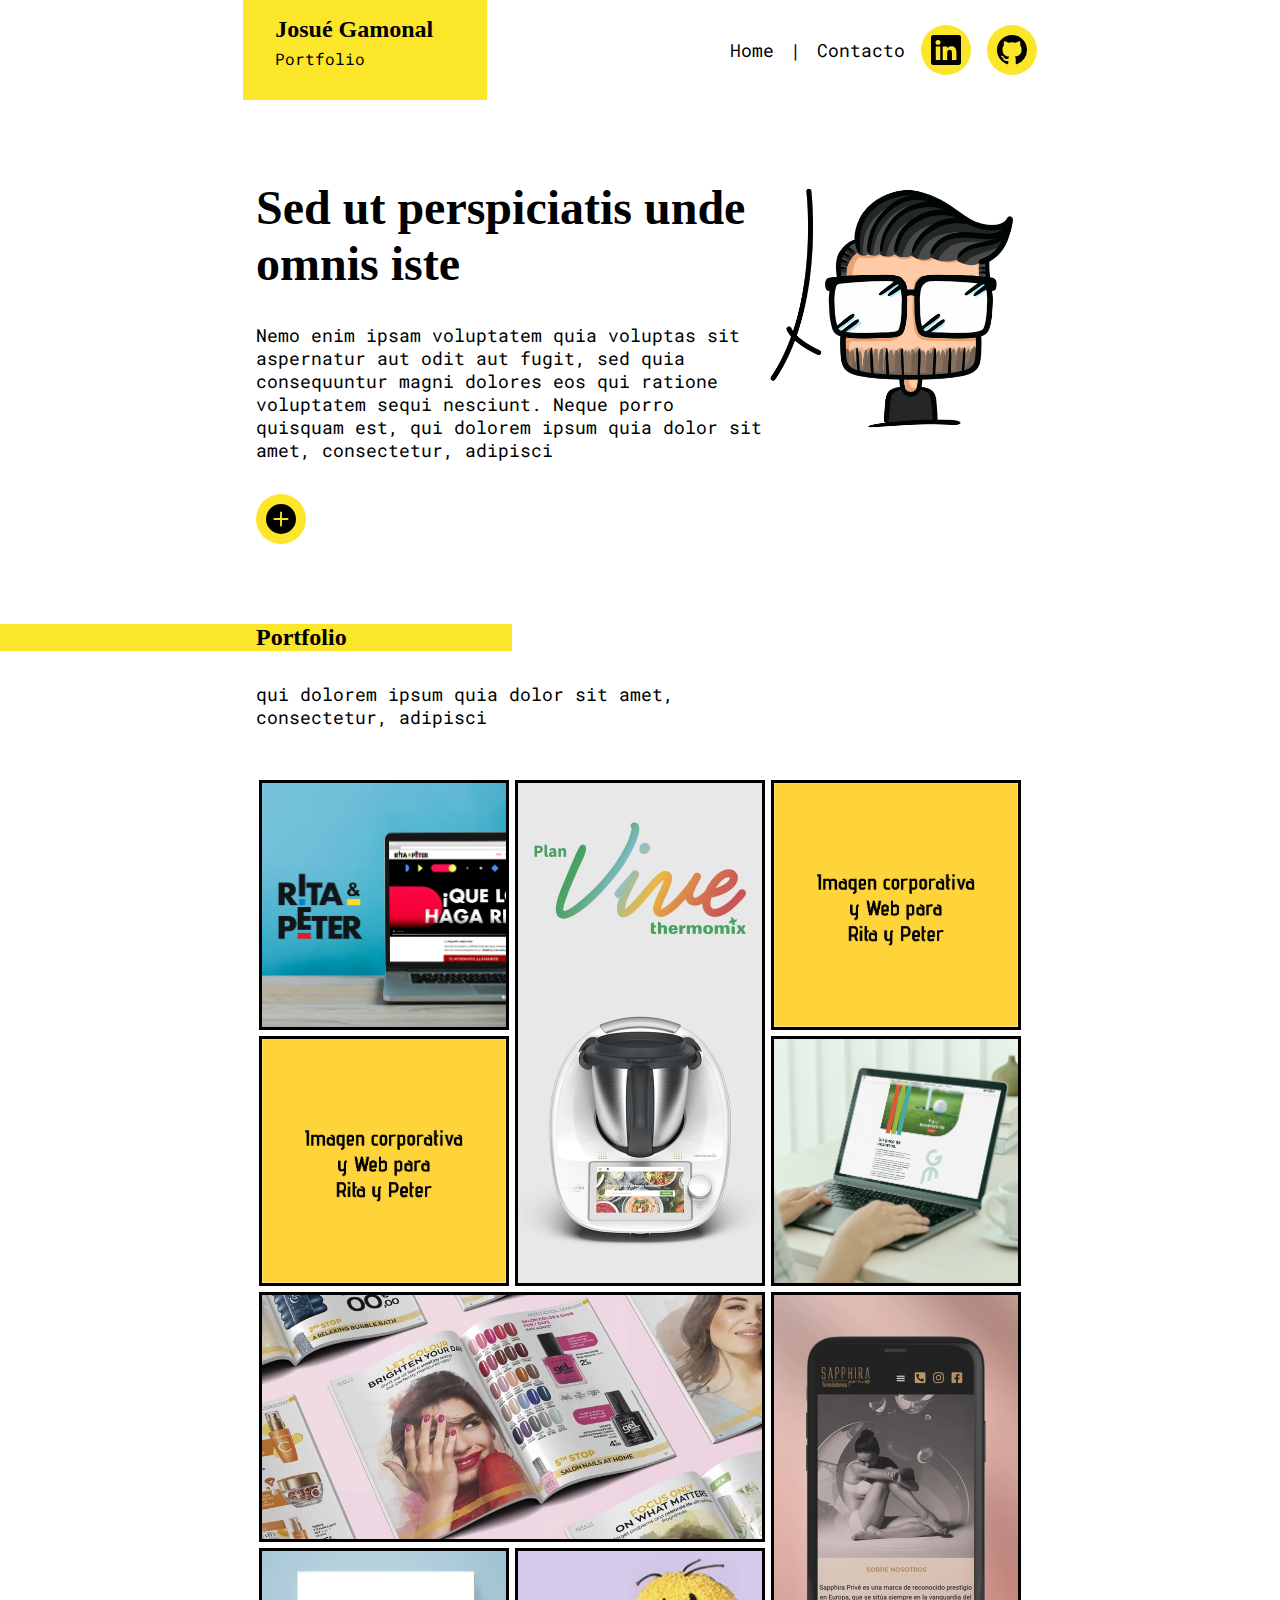
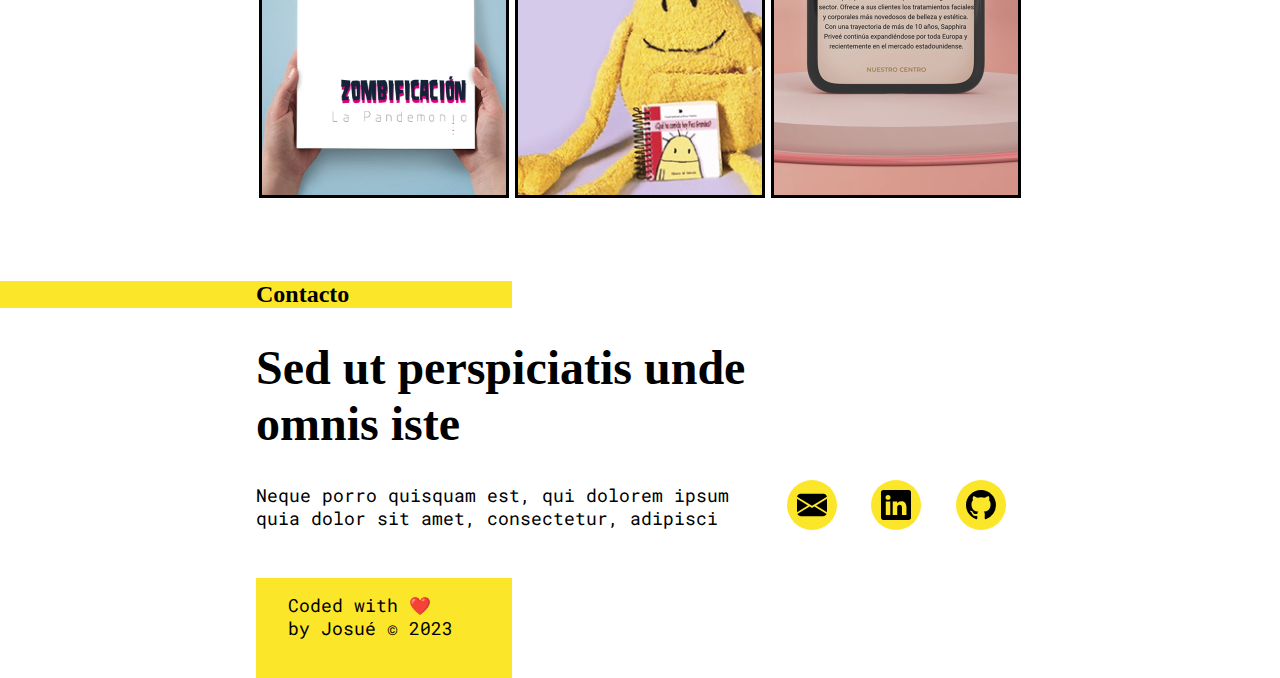
==== index.html @ fe285fa7 "first mockup" ====
<!DOCTYPE html>
<html lang="en">
<head>
	<meta charset="UTF-8">
	<meta name="viewport" content="width=device-width, initial-scale=1.0">
	<title>Josue's Portfolio</title>
	<meta name='robots' content='noindex,nofollow' />
	<link rel="preconnect" href="https://fonts.googleapis.com">
	<link rel="preconnect" href="https://fonts.gstatic.com" crossorigin>
	<link href="https://fonts.googleapis.com/css2?family=Permanent+Marker&family=Roboto+Mono:wght@100;400;700&display=swap" rel="stylesheet">
	<link rel="stylesheet" href="style.css">
</head>
<body>
	<nav class="navegacion">
		<div class="container" id="navbar">
			<div class="logo">
				<h3>Josué Gamonal</h3>
				<p class="subtitle">Portfolio</p>
			</div>
			<div class="enlaces">
				<div class="contacto">
					<p class="nav-contact">Home</p>
				</div>
				<div class="contacto">
					<p class="nav-contact-pipe">|</p>
				</div>
				<div class="contacto">
					<a href="mailto:josue.gamonal@gmail.com"><p class="nav-contact">Contacto</p></a>
				</div>

				<a href="https://www.linkedin.com/in/josue-gamonal-lopez/" target="_blank">
					<div class="icon">
					<img class="icon-svg" src="images/icons/linkedin.svg" alt="Linkedin">
					</div>
				</a>
				<a href="https://github.com/josuegamonal" target="_blank">
					<div class="icon">
						<img class="icon-svg" src="images/icons/github.svg" alt="Github">
					</div>
				</a>
			</div>
			<div class="social">

			</div>
		</div>
	</nav>


	<section class="about-me">
		<div class="container">
			<div class="main-text">
				<h1>Sed ut perspiciatis unde omnis iste</h1>
				<p>Nemo enim ipsam voluptatem quia voluptas sit aspernatur aut odit aut fugit, sed quia consequuntur magni dolores eos qui ratione voluptatem sequi nesciunt. Neque porro quisquam est, qui dolorem ipsum quia dolor sit amet, consectetur, adipisci
				</p>
				<div class="icon more" id="boton-mas">
					<img class="icon-svg" src="images/icons/plus-circle-fill.svg" alt="Linkedin">
				</div>
			</div>
			<div class="selfie">
				<img src="images/selfie.png" alt="Selfie">
				<!---<img src="botones.jpg" alt=""> --->
			</div>
		</div>
	</section>

	<section class="curriculum" id="curriculum-id">
		<div class="container" id="experiencia">
			<div class="experiencia">
				<div class="skill-container">
					<h3>Experiencia laboral</h3>
					<ul>
					<li>2021-2023 DIRECTOR DE ARTE | FRONT-END DEVELOPER en Rita Y Peter</li>
					<li>2010-2021 DIRECTOR DE ARTE en AVON Cosmetics S.A.</li>
					<li>2005-2010 DISEÑADOR INDUSTRIAL-GRÁFICO FREELANCE</li>
					</ul>
					<br>
					<h3>Skills</h3>
					<ul>
						<li>trabajo 1</li>
						<li>trabajo 2</li>
						<li>trabajo 3</li>
						</ul>

				</div>
			</div>
		</div>
	</section>



	<section class="portfolio">
		<div class="container">
			<div class="vacio"></div>
			<div class="titulo-h3">
				<h3>Portfolio</h3>
			</div>
		</div>

		<div class="container">
			<div class="text-portfolio">
				<p>qui dolorem ipsum quia dolor sit amet, consectetur, adipisci
			</div>
		</div>

		<div class="container" id="projects">

			<div class="trabajos trabajo-1" id="trab-1"
				onmouseover="toggleContent(this, true)"
				onmouseout="toggleContent(this, false)">
		 		<img class="img-trabajos" src="images/ritaypeter/rita_peter_portatil.webp" alt="Rita y Peter">
			 	<h3 class="h3-trabajos">Some Text</h3>
			</div>

			<div class="trabajos trabajo-2" id="trab-2"
				onmouseover="toggleContent(this, true)"
				onmouseout="toggleContent(this, false)">
				<img class="img-trabajos" src="images/thermomix/banner_thermomix.webp" alt="Campaña Vive Thermomix">
				<h3 class="h3-trabajos">Campaña Vive Thermomix</h3>
			</div>

			<div class="trabajos trabajo-3" id="trab-3"
				onmouseover="toggleContent(this, true)"
				onmouseout="toggleContent(this, false)">
				<img class="img-trabajos" src="botones.jpg" alt="Beteling">
				<h3 class="h3-trabajos">Catálogos <br>Beteling</h3>
			</div>

			<div class="trabajos trabajo-4" id="trab-4"
				onmouseover="toggleContent(this, true)"
				onmouseout="toggleContent(this, false)">
				<img class="img-trabajos" src="botones.jpg" alt="Producto">
				<h3 class="h3-trabajos">Diseño <br>Producto</h3>
			</div>

			<div class="trabajos trabajo-5" id="trab-5"
				onmouseover="toggleContent(this, true)"
				onmouseout="toggleContent(this, false)">
				<img class="img-trabajos" src="images/gmevents/gmevents-button.webp" alt="GM Events">
				<h3 class="h3-trabajos">Imagen Corporativa <br>GM Events</h3>
			</div>

			<div class="trabajos trabajo-6" id="trab-6"
				onmouseover="toggleContent(this, true)"
				onmouseout="toggleContent(this, false)">
				<img id="img-avon" class="img-trabajos" src="images/avon/banner-avon copia.-v2webp.webp" alt="Folletos AVON">
				<h3 id="h3-avon" class="h3-trabajos">Folletos <br>AVON</h3>
			</div>

			<div class="trabajos trabajo-7" id="trab-7"
				onmouseover="toggleContent(this, true)"
				onmouseout="toggleContent(this, false)">
				<img class="img-trabajos" src="images/shappira/Sapphira_web.webp" alt="Sapphira Privè">
				<h3 class="h3-trabajos">Web <br>Sapphira Privè</h3>
			</div>

			<div class="trabajos trabajo-8" id="trab-8"
				onmouseover="toggleContent(this, true)"
				onmouseout="toggleContent(this, false)">
				<img class="img-trabajos" src="images/pandemonio/la_pandemonio.jpeg" alt="La Pandemonio">
				<h3 class="h3-trabajos">Revista Cultural <br>La Pandemonio</h3>
			</div>

			<div class="trabajos trabajo-9" id="trab-9"
				onmouseover="toggleContent(this, true)"
				onmouseout="toggleContent(this, false)">
				<img class="img-trabajos" src="images/gatonauta/piesgrandes_v2.webp" alt="Ilustrtaciones">
				<h3 class="h3-trabajos">Ilustraciones</h3>
			</div>

		</div>

	</section>


	<section class="contact">
		<div class="container">
			<div class="vacio"></div>
			<div class="titulo-h3">
				<h3>Contacto</h3>
			</div>
		</div>
		<div class="container container-contacto">
			<div class="main-text">
				<h1>Sed ut perspiciatis unde omnis iste</h1>
				<p>Neque porro quisquam est, qui dolorem ipsum quia dolor sit amet, consectetur, adipisci
				</p>
			</div>
			<div class="enlaces-contacto">
				<a href="mailto:josue.gamonal@gmail.com">
					<div class="icon">
					<img class="icon-svg" src="images/icons/envelope-fill.svg" alt="Github">
					</div>
				</a>
				<a href="https://www.linkedin.com/in/josue-gamonal-lopez/" target="_blank">
					<div class="icon">
					<img class="icon-svg" src="images/icons/linkedin.svg" alt="Linkedin">
					</div>
				</a>
				<a href="https://github.com/josuegamonal" target="_blank">
					<div class="icon">
						<img class="icon-svg" src="images/icons/github.svg" alt="Github">
					</div>
				</a>
			</div>
		</div>
	</section>


	<footer>
		<div class="container" id="navbar">
			<div class="logo">
				<p class="nav-contact">Coded with ❤️ <br> by Josué © 2023</p>
			</div>
		</footer>

	<script src="index.js"></script>
</body>
</html>
---- style.css ----
* {
	padding: 0px;
	margin: 0px;
}

a {
	text-decoration: none;
	color: black;
}

a:hover {
	text-decoration: none;
	color: #D9D9D9;
}

a:visited {
	text-decoration: none;
}

h1 {
	font-family: 'Permanent Marker', cursive;
	font-size: 3rem;
	line-height: 3.5rem;
}

h3 {
	font-family: 'Permanent Marker', cursive;
	font-size: 1.5rem;
}

img {
	width: 100%;
}

p {
	font-family: 'Roboto Mono', monospace;
	font-size: 1.1rem;
	margin-top: 2rem;
}

ul {
	font-family: 'Roboto Mono', monospace;
	font-size: 1.1rem;
	margin-top: 2rem;
	list-style-type: square;
	margin-left: 1rem;
}

li {
	margin-bottom: 1rem;
}

section {
	margin-top: 5rem;
}

footer {
	margin-top: 3rem;
}

.container {
	width: 100%;
	display: grid;
	grid-template-columns: 1fr 1fr 1fr 1fr 1fr;
	grid-template-rows: 1fr;
}

.contacto {
	display: flex;
	align-items: center;
}

.container-contacto {
	margin-top: 2rem;
}

#curriculum-id {
	display: none;
	margin-top: 2rem;
}

.enlaces {
	grid-column: 4/5;
	display: flex;
	align-items: center;
	justify-content: end;
	gap: 1rem;
}

.enlaces-contacto {
	grid-column: 4/5;
	display: flex;
	align-items: last baseline;
	justify-content: space-evenly;
	gap: 1rem;
}

.experiencia {
	grid-column: 2/5;
	display: block;
	align-items: center;
	justify-content: center;
}

.icon {
	background-color: #FBE62A;
	width: 50px;
	height: 50px;
	border-radius: 50%;
	display: flex;
	align-items: center;
	justify-content: center;

}

.icon:hover {
	background-color: #D9D9D9;
	cursor: pointer;
}


.icon-skills {
	width: 50px;
	height: 50px;
	display: flex;
	align-items: center;
	justify-content: center;
}

.icon-svg {
	width: 30px;
}

.icon-habilidad {
	width: 75px;
}

.img-trabajos {
	height: 100%;
	padding: 0px;
	margin: 0px;
	object-fit: cover
}

.logo {
	padding: 1rem 2rem;
	background-color: #FBE62A;
	grid-column: 2/3;
}

.main-text {
	grid-column: 2/4;
}

.more {
	margin-top: 2rem;
}

.nav-contact {
	margin-top: 0px;
}

.nav-contact-pipe {
	margin-top: 0px;
}

.nombre-trabajo {
	display: none;
	padding: 2rem;
	text-align: center;
	vertical-align: middle;
}

/*.nav-contact:hover {
	color: #D9D9D9;
	cursor: pointer;
}*/

.selfie {
	grid-column: 4/5;
}

.skills {
	display: inline-flex;
	margin-top: 2rem;
}

.skill-container {
	margin-top: 1rem;
	padding: 1rem;
	background-color: #FBE62A;

}

.subtitle {
	font-family: 'Roboto Mono', monospace;
	font-size: 1rem;
	margin-top: 0.3rem;
}

.trabajos {
	background-color: #FBE62A;
}

.trabajos {
	border: solid;
	margin: 3px;
	display: grid;
	justify-content: center;
	align-items: center;
}

.trabajos:hover {
	cursor: pointer;
}

.trabajo-1{
	grid-column: 2/3;
}

.trabajo-2{
	grid-column: 3/4;
	grid-row: span 2;
}

.trabajo-3{
	grid-column: 4/5;
}

.trabajo-4{
	grid-column: 2/3;
}

.trabajo-5{
	grid-column: 4/5;
}

.trabajo-6{
	grid-column: 2/4;
}

.trabajo-7{
	grid-column: 4/5;
	grid-row: span 4;
}

.trabajo-8{
	grid-column: 2/3;
}

.trabajo-9{
	grid-column: 3/4;
}

.trabajo-alargado {
	grid-column: 2/5;
	grid-row: span 1;
}

.trabajo-cuadrado {
	grid-column: 2/5;
	grid-row: span 2;
}


.text-portfolio {
	grid-column: 2/4;
}

.titulo-h3 {
	background-color: #FBE62A;
	grid-column: 2/3;
}

.vacio {
	background-color: #FBE62A;
	grid-column: 1/1;
}

#navbar {
	height: 100px;
}

#projects{
	margin-top: 3rem;
	width: 100%;
	display: grid;
	grid-template-columns: 1fr 1fr 1fr 1fr 1fr;
	grid-template-rows: 1fr 1fr 1fr 1fr;
}

#projects-pagina{
	margin-top: 3rem;
	width: 100%;
	display: grid;
	grid-template-columns: 1fr 1fr 1fr 1fr 1fr;
}

#experiencia {
	gap: 5px;
}

.h3-trabajos {
	display: none; /* Hide the <h3> by default */
	color: black;
	padding: 2rem;
	text-align: center;
	vertical-align: middle;
}

#h3-avon {
	display: none; /* Hide the <h3> by default */
	color: black;
	padding: 2rem;
	text-align: center;
	vertical-align: middle;
	grid-column: 2/4;
}



#img-avon {
	width: 100%; /* La imagen ocupará el 100% del ancho del div */
	height: 100%; /* La imagen ocupará el 100% de la altura del div */
	object-fit: cover; /* Mantiene la relación de aspecto de la imagen y la ajusta al div */
  }
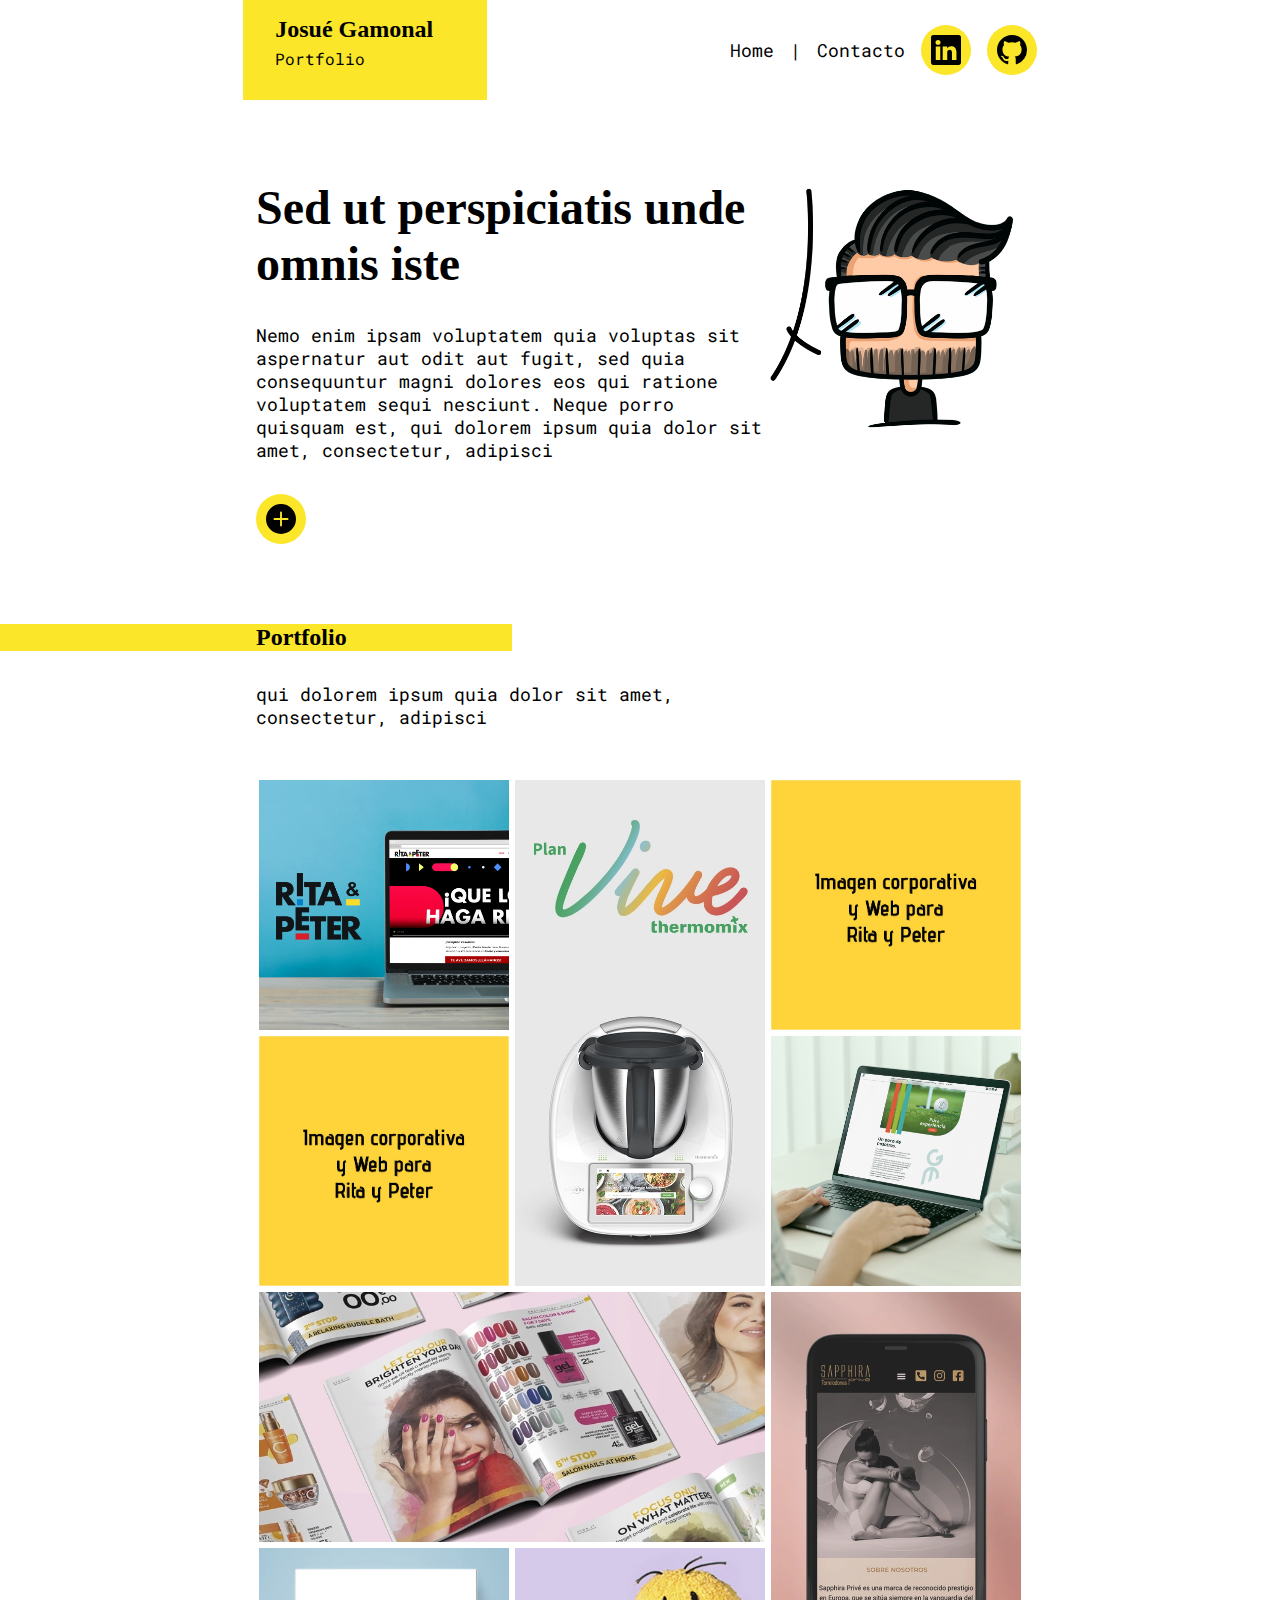
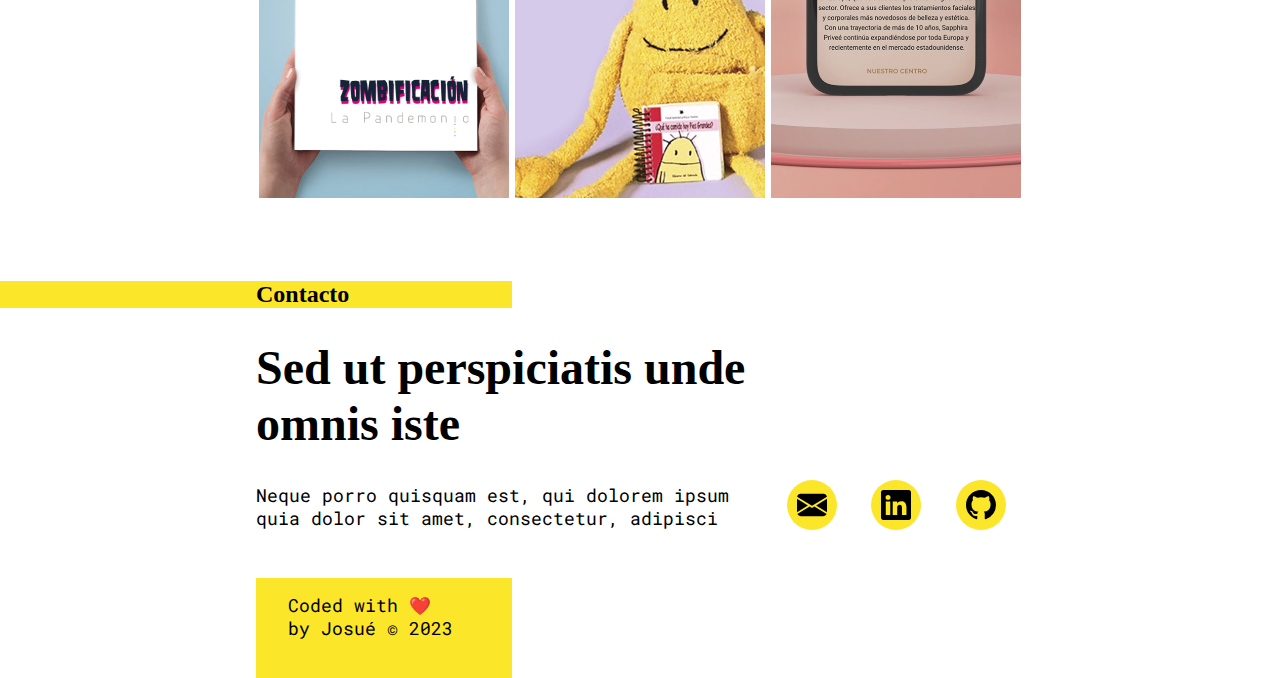
==== commit 374e3bc2: "Add files via upload" ====
--- a/index.html
+++ b/index.html
@@ -48,6 +48,10 @@
 
 	<section class="about-me">
 		<div class="container">
+			<div class="selfie-movil">
+				<img src="images/selfie-movil.png" alt="Selfie">
+				<!---<img src="botones.jpg" alt=""> --->
+			</div>
 			<div class="main-text">
 				<h1>Sed ut perspiciatis unde omnis iste</h1>
 				<p>Nemo enim ipsam voluptatem quia voluptas sit aspernatur aut odit aut fugit, sed quia consequuntur magni dolores eos qui ratione voluptatem sequi nesciunt. Neque porro quisquam est, qui dolorem ipsum quia dolor sit amet, consectetur, adipisci
@@ -86,8 +90,6 @@
 		</div>
 	</section>
 
-
-
 	<section class="portfolio">
 		<div class="container">
 			<div class="vacio"></div>
@@ -108,14 +110,14 @@
 				onmouseover="toggleContent(this, true)"
 				onmouseout="toggleContent(this, false)">
 		 		<img class="img-trabajos" src="images/ritaypeter/rita_peter_portatil.webp" alt="Rita y Peter">
-			 	<h3 class="h3-trabajos">Some Text</h3>
+			 	<h3 class="h3-trabajos">Rita y Peter</h3>
 			</div>
 
 			<div class="trabajos trabajo-2" id="trab-2"
 				onmouseover="toggleContent(this, true)"
 				onmouseout="toggleContent(this, false)">
 				<img class="img-trabajos" src="images/thermomix/banner_thermomix.webp" alt="Campaña Vive Thermomix">
-				<h3 class="h3-trabajos">Campaña Vive Thermomix</h3>
+				<h3 class="h3-trabajos">Campaña <br>Vive Thermomix</h3>
 			</div>
 
 			<div class="trabajos trabajo-3" id="trab-3"
--- a/style.css
+++ b/style.css
@@ -152,6 +152,11 @@
 	grid-column: 2/4;
 }
 
+.main-volver {
+	display: grid;
+	grid-template-columns: 1fr 1fr 1fr 1fr 1fr; 
+}
+
 .more {
 	margin-top: 2rem;
 }
@@ -180,6 +185,10 @@
 	grid-column: 4/5;
 }
 
+.selfie-movil {
+	display: none;
+}
+
 .skills {
 	display: inline-flex;
 	margin-top: 2rem;
@@ -203,7 +212,7 @@
 }
 
 .trabajos {
-	border: solid;
+	border: none;
 	margin: 3px;
 	display: grid;
 	justify-content: center;
@@ -303,7 +312,6 @@
 .h3-trabajos {
 	display: none; /* Hide the <h3> by default */
 	color: black;
-	padding: 2rem;
 	text-align: center;
 	vertical-align: middle;
 }
@@ -324,3 +332,150 @@
 	height: 100%; /* La imagen ocupará el 100% de la altura del div */
 	object-fit: cover; /* Mantiene la relación de aspecto de la imagen y la ajusta al div */
   }
+
+
+
+  @media (max-width: 900px) {
+	* {
+		padding: 0px;
+		margin: 5px;
+	}
+	
+	.container {
+		width: 100%;
+		display: inline-block;
+	}
+
+	.selfie {
+		display: none;
+	}
+
+	.selfie-movil {
+		display: flex;
+		width: 65%;
+	}
+	
+	
+	.enlaces {
+		display: flex;
+		align-items: center;
+		justify-content: center;
+		gap: 0.5rem;
+	}
+
+	.enlaces-contacto {
+		align-items: last baseline;
+		justify-content: left;
+		gap: 0.5rem;
+	}
+	
+	
+
+	h1 {
+		font-family: 'Permanent Marker', cursive;
+		font-size: 2rem;
+		line-height: 1.7rem;
+	}
+	
+	h3 {
+		font-family: 'Permanent Marker', cursive;
+		font-size: 1rem;
+	}
+	
+	p {
+		font-family: 'Roboto Mono', monospace;
+		font-size: 0.8rem;
+		margin-top: 2rem;
+	}
+
+	.main-volver {
+		display: block;
+	}
+	
+
+	section {
+		margin-top: 2rem;
+	}
+
+  }
+
+
+  @media (max-width: 600px) {
+	* {
+		padding: 0px;
+		margin: 5px;
+	}
+	
+	.container {
+		width: 100%;
+		display: inline-block;
+	}
+
+	.selfie {
+		display: none;
+	}
+
+	.selfie-movil {
+		display: block;
+	}
+	
+	
+	.enlaces {
+		display: flex;
+		align-items: center;
+		justify-content: center;
+		gap: 0.5rem;
+	}
+
+	.enlaces-contacto {
+		align-items: last baseline;
+		justify-content: left;
+		gap: 0.5rem;
+	}
+	
+	
+
+	h1 {
+		font-family: 'Permanent Marker', cursive;
+		font-size: 2rem;
+		line-height: 1.7rem;
+	}
+	
+	h3 {
+		font-family: 'Permanent Marker', cursive;
+		font-size: 1rem;
+	}
+	
+	p {
+		font-family: 'Roboto Mono', monospace;
+		font-size: 0.8rem;
+		margin-top: 2rem;
+	}
+
+	.main-volver {
+		display: block;
+	}
+	
+
+	section {
+		margin-top: 2rem;
+	}
+	
+
+	#projects{
+		margin-top: 3rem;
+		width: 100%;
+		display: block;
+		grid-template-columns: 1fr 1fr 1fr 1fr 1fr;
+		grid-template-rows: 1fr 1fr 1fr 1fr;
+	}
+
+	#projects-pagina{
+		margin-top: 3rem;
+		width: 100%;
+		display: block;
+	}
+	
+		
+  }
+  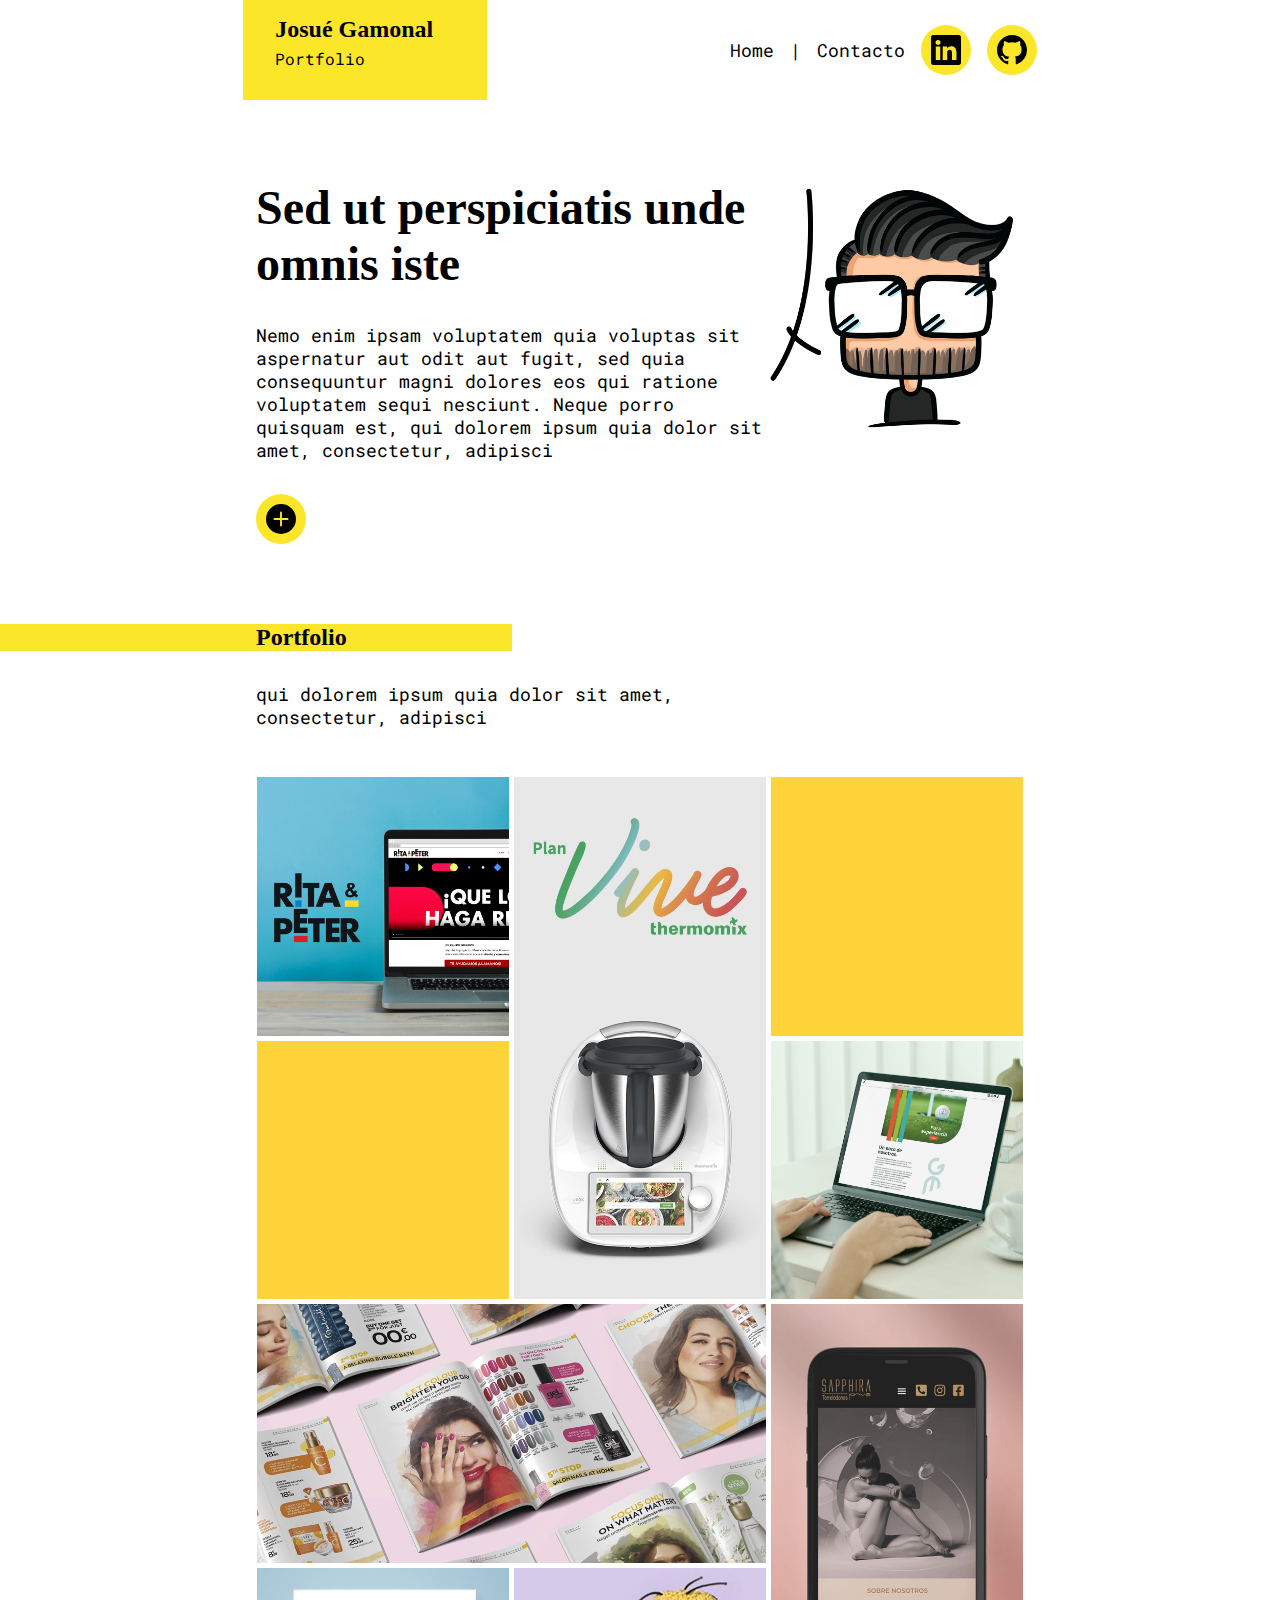
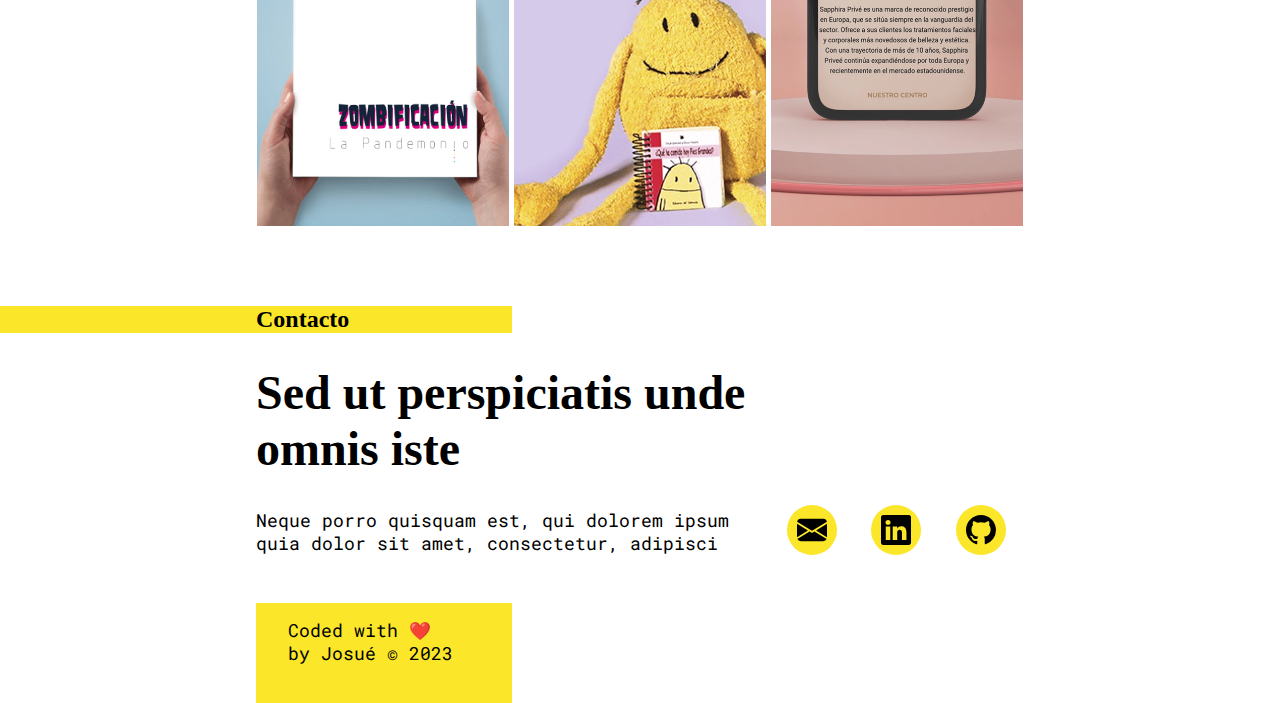
==== commit e0c15035: "Add files via upload" ====
--- a/index.html
+++ b/index.html
@@ -48,7 +48,7 @@
 
 	<section class="about-me">
 		<div class="container">
-			<div class="selfie-movil">
+			<div class="selfie-movil center">
 				<img src="images/selfie-movil.png" alt="Selfie">
 				<!---<img src="botones.jpg" alt=""> --->
 			</div>
@@ -106,70 +106,86 @@
 
 		<div class="container" id="projects">
 
-			<div class="trabajos trabajo-1" id="trab-1"
-				onmouseover="toggleContent(this, true)"
-				onmouseout="toggleContent(this, false)">
-		 		<img class="img-trabajos" src="images/ritaypeter/rita_peter_portatil.webp" alt="Rita y Peter">
-			 	<h3 class="h3-trabajos">Rita y Peter</h3>
-			</div>
-
-			<div class="trabajos trabajo-2" id="trab-2"
-				onmouseover="toggleContent(this, true)"
-				onmouseout="toggleContent(this, false)">
-				<img class="img-trabajos" src="images/thermomix/banner_thermomix.webp" alt="Campaña Vive Thermomix">
-				<h3 class="h3-trabajos">Campaña <br>Vive Thermomix</h3>
-			</div>
-
-			<div class="trabajos trabajo-3" id="trab-3"
-				onmouseover="toggleContent(this, true)"
-				onmouseout="toggleContent(this, false)">
-				<img class="img-trabajos" src="botones.jpg" alt="Beteling">
-				<h3 class="h3-trabajos">Catálogos <br>Beteling</h3>
-			</div>
-
-			<div class="trabajos trabajo-4" id="trab-4"
-				onmouseover="toggleContent(this, true)"
-				onmouseout="toggleContent(this, false)">
-				<img class="img-trabajos" src="botones.jpg" alt="Producto">
-				<h3 class="h3-trabajos">Diseño <br>Producto</h3>
-			</div>
-
-			<div class="trabajos trabajo-5" id="trab-5"
-				onmouseover="toggleContent(this, true)"
-				onmouseout="toggleContent(this, false)">
-				<img class="img-trabajos" src="images/gmevents/gmevents-button.webp" alt="GM Events">
-				<h3 class="h3-trabajos">Imagen Corporativa <br>GM Events</h3>
-			</div>
-
-			<div class="trabajos trabajo-6" id="trab-6"
-				onmouseover="toggleContent(this, true)"
-				onmouseout="toggleContent(this, false)">
-				<img id="img-avon" class="img-trabajos" src="images/avon/banner-avon copia.-v2webp.webp" alt="Folletos AVON">
-				<h3 id="h3-avon" class="h3-trabajos">Folletos <br>AVON</h3>
-			</div>
-
-			<div class="trabajos trabajo-7" id="trab-7"
-				onmouseover="toggleContent(this, true)"
-				onmouseout="toggleContent(this, false)">
-				<img class="img-trabajos" src="images/shappira/Sapphira_web.webp" alt="Sapphira Privè">
-				<h3 class="h3-trabajos">Web <br>Sapphira Privè</h3>
-			</div>
-
-			<div class="trabajos trabajo-8" id="trab-8"
-				onmouseover="toggleContent(this, true)"
-				onmouseout="toggleContent(this, false)">
-				<img class="img-trabajos" src="images/pandemonio/la_pandemonio.jpeg" alt="La Pandemonio">
-				<h3 class="h3-trabajos">Revista Cultural <br>La Pandemonio</h3>
-			</div>
-
-			<div class="trabajos trabajo-9" id="trab-9"
-				onmouseover="toggleContent(this, true)"
-				onmouseout="toggleContent(this, false)">
-				<img class="img-trabajos" src="images/gatonauta/piesgrandes_v2.webp" alt="Ilustrtaciones">
-				<h3 class="h3-trabajos">Ilustraciones</h3>
-			</div>
-
-		</div>
+			<a href="paginas-proyectos/proyecto-RitayPeter.html" class="trabajo-1">
+				<div class="trabajos" id="trab-1"
+					onmouseover="toggleContent(this, true)"
+					onmouseout="toggleContent(this, false)">
+		 			<img class="img-trabajos" src="images/ritaypeter/rita_peter_portatil.webp" alt="Rita y Peter">
+					<img class="img-trabajos image-sus" src="images/imgs-sustitucion/botones.jpg" alt="Rita y Peter">
+				</div>
+			</a>
+
+			<a href="paginas-proyectos/proyecto-thermomix.html" class="trabajo-2">
+				<div class="trabajos" id="trab-2"
+					onmouseover="toggleContent(this, true)"
+					onmouseout="toggleContent(this, false)">
+		 			<img class="img-trabajos img-special" src="images/thermomix/banner_thermomix.webp" alt="Vive Thermomix">
+					<img class="img-trabajos img-special image-sus" src="images/imgs-sustitucion/botones10.jpg" alt="Vive Thermomix">
+				</div>
+			</a>
+
+			<a href="paginas-proyectos/proyecto-beteling.html" class="trabajo-3">
+				<div class="trabajos" id="trab-3"
+					onmouseover="toggleContent(this, true)"
+					onmouseout="toggleContent(this, false)">
+		 			<img class="img-trabajos" src="img-prueba4.jpg" alt="Catálogo Beteling Group">
+					<img class="img-trabajos image-sus" src="images/imgs-sustitucion/botones3.jpg" alt="Catálogo Beteling Group">
+				</div>
+			</a>
+
+			<a href="paginas-proyectos/proyecto-producto.html" class="trabajo-4">
+				<div class="trabajos" id="trab-4"
+					onmouseover="toggleContent(this, true)"
+					onmouseout="toggleContent(this, false)">
+		 			<img class="img-trabajos" src="img-prueba4.jpg" alt="Diseño Producto">
+					<img class="img-trabajos image-sus" src="images/imgs-sustitucion/botones6.jpg" alt="Diseño Producto">
+				</div>
+			</a>
+
+			<a href="paginas-proyectos/proyecto-gmevents.html" class="trabajo-5">
+				<div class="trabajos" id="trab-5"
+					onmouseover="toggleContent(this, true)"
+					onmouseout="toggleContent(this, false)">
+		 			<img class="img-trabajos" src="images/gmevents/gmevents-button.webp" alt="GM Events">
+					<img class="img-trabajos image-sus" src="images/imgs-sustitucion/botones7.jpg" alt="GM Events">
+				</div>
+			</a>
+
+			<a href="paginas-proyectos/proyecto-avon.html" class="trabajo-6">
+				<div class="trabajos" id="trab-6"
+					onmouseover="toggleContent(this, true)"
+					onmouseout="toggleContent(this, false)">
+		 			<img class="img-trabajos" src="images/avon/banner-avon.webp" alt="Catálogos AVON">
+					<img class="img-trabajos image-sus" src="images/imgs-sustitucion/botones9.jpg" alt="Catálogos AVON">
+				</div>
+			</a>
+
+			<a href="paginas-proyectos/proyecto-sapphira.html" class="trabajo-7">
+				<div class="trabajos" id="trab-7"
+					onmouseover="toggleContent(this, true)"
+					onmouseout="toggleContent(this, false)">
+		 			<img class="img-trabajos img-special" src="images/shappira/Sapphira_web.webp" alt="Web Sapphira Prive">
+					<img class="img-trabajos img-special image-sus" src="images/imgs-sustitucion/botones8.jpg" alt="Web Sapphira Prive">
+				</div>
+			</a>
+
+			<a href="paginas-proyectos/proyecto-lapandemonio.html" class="trabajo-8">
+				<div class="trabajos" id="trab-8"
+					onmouseover="toggleContent(this, true)"
+					onmouseout="toggleContent(this, false)">
+		 			<img class="img-trabajos" src="images/pandemonio/la_pandemonio.jpeg" alt="La Pandemonio">
+					<img class="img-trabajos image-sus" src="images/imgs-sustitucion/botones2.jpg" alt="La Pandemonio">
+				</div>
+			</a>
+
+			<a href="paginas-proyectos/proyecto-ilustracion.html" class="trabajo-9">
+				<div class="trabajos" id="trab-9"
+					onmouseover="toggleContent(this, true)"
+					onmouseout="toggleContent(this, false)">
+		 			<img class="img-trabajos" src="images/gatonauta/piesgrandes_v2.webp" alt="Ilustración">
+					<img class="img-trabajos image-sus" src="images/imgs-sustitucion/botones4.jpg" alt="Ilustración">
+				</div>
+			</a>
 
 	</section>
 
--- a/style.css
+++ b/style.css
@@ -123,7 +123,6 @@
 	width: 50px;
 	height: 50px;
 	display: flex;
-	align-items: center;
 	justify-content: center;
 }
 
@@ -139,7 +138,11 @@
 	height: 100%;
 	padding: 0px;
 	margin: 0px;
-	object-fit: cover
+	object-fit: fill;
+}
+
+.img-special {
+	object-fit: fill;
 }
 
 .logo {
@@ -154,7 +157,7 @@
 
 .main-volver {
 	display: grid;
-	grid-template-columns: 1fr 1fr 1fr 1fr 1fr; 
+	grid-template-columns: 1fr 1fr 1fr 1fr 1fr;
 }
 
 .more {
@@ -207,16 +210,9 @@
 	margin-top: 0.3rem;
 }
 
+
 .trabajos {
-	background-color: #FBE62A;
-}
-
-.trabajos {
-	border: none;
-	margin: 3px;
-	display: grid;
-	justify-content: center;
-	align-items: center;
+	height: 100%;
 }
 
 .trabajos:hover {
@@ -250,7 +246,7 @@
 
 .trabajo-7{
 	grid-column: 4/5;
-	grid-row: span 4;
+	grid-row: span 2;
 }
 
 .trabajo-8{
@@ -296,6 +292,7 @@
 	display: grid;
 	grid-template-columns: 1fr 1fr 1fr 1fr 1fr;
 	grid-template-rows: 1fr 1fr 1fr 1fr;
+	gap: 5px;
 }
 
 #projects-pagina{
@@ -315,6 +312,11 @@
 	text-align: center;
 	vertical-align: middle;
 }
+
+.image-sus {
+	display: none; /* Hide the <h3> by default */
+}
+
 
 #h3-avon {
 	display: none; /* Hide the <h3> by default */
@@ -335,12 +337,7 @@
 
 
 
-  @media (max-width: 900px) {
-	* {
-		padding: 0px;
-		margin: 5px;
-	}
-	
+@media (max-width: 900px) {
 	.container {
 		width: 100%;
 		display: inline-block;
@@ -351,37 +348,55 @@
 	}
 
 	.selfie-movil {
-		display: flex;
-		width: 65%;
-	}
-	
-	
+		display: block;
+	}
+
+
 	.enlaces {
 		display: flex;
 		align-items: center;
 		justify-content: center;
 		gap: 0.5rem;
+		margin-top: 1rem;
 	}
 
 	.enlaces-contacto {
 		align-items: last baseline;
 		justify-content: left;
 		gap: 0.5rem;
-	}
-	
-	
+		margin-top: 1rem;
+	}
+
+	.icon{
+		width: 30px;
+		height: 30px;
+
+	}
+
+	.icon-svg {
+		width: 17px;
+	}
+
+
+	section, footer, nav {
+	margin: 5px;
+	}
+
+	footer {
+		margin-top: 2rem;
+	}
 
 	h1 {
 		font-family: 'Permanent Marker', cursive;
 		font-size: 2rem;
 		line-height: 1.7rem;
 	}
-	
+
 	h3 {
 		font-family: 'Permanent Marker', cursive;
-		font-size: 1rem;
-	}
-	
+		font-size: 1.5rem;
+	}
+
 	p {
 		font-family: 'Roboto Mono', monospace;
 		font-size: 0.8rem;
@@ -391,21 +406,51 @@
 	.main-volver {
 		display: block;
 	}
-	
+
 
 	section {
 		margin-top: 2rem;
 	}
 
-  }
-
-
-  @media (max-width: 600px) {
-	* {
-		padding: 0px;
-		margin: 5px;
-	}
-	
+	.titulo-h3 {
+		display: block;
+		padding-left: 1rem;
+	}
+
+	.logo {
+		padding: 1rem 1rem;
+		background-color: #FBE62A;
+	}
+
+
+	#projects{
+		width: 100%;
+		gap: 5px;
+		display: grid;
+		flex-direction: column;
+	}
+
+	#projects-pagina{
+		margin-top: 3rem;
+		width: 100%;
+		display: block;
+	}
+
+	.more {
+		margin-top: 1rem;
+	}
+
+	.center {
+		display: block;
+		margin-left: auto;
+		margin-right: auto;
+		width: 70%;
+	}
+
+}
+
+
+@media (max-width: 600px) {
 	.container {
 		width: 100%;
 		display: inline-block;
@@ -418,34 +463,53 @@
 	.selfie-movil {
 		display: block;
 	}
-	
-	
+
+
 	.enlaces {
 		display: flex;
 		align-items: center;
 		justify-content: center;
 		gap: 0.5rem;
+		margin-top: 1rem;
 	}
 
 	.enlaces-contacto {
 		align-items: last baseline;
 		justify-content: left;
 		gap: 0.5rem;
-	}
-	
-	
+		margin-top: 1rem;
+	}
+
+	.icon{
+		width: 30px;
+		height: 30px;
+
+	}
+
+	.icon-svg {
+		width: 17px;
+	}
+
+
+	section, footer, nav {
+	margin: 5px;
+	}
+
+	footer {
+		margin-top: 2rem;
+	}
 
 	h1 {
 		font-family: 'Permanent Marker', cursive;
 		font-size: 2rem;
 		line-height: 1.7rem;
 	}
-	
+
 	h3 {
 		font-family: 'Permanent Marker', cursive;
-		font-size: 1rem;
-	}
-	
+		font-size: 1.5rem;
+	}
+
 	p {
 		font-family: 'Roboto Mono', monospace;
 		font-size: 0.8rem;
@@ -455,19 +519,28 @@
 	.main-volver {
 		display: block;
 	}
-	
+
 
 	section {
 		margin-top: 2rem;
 	}
-	
+
+	.titulo-h3 {
+		display: block;
+		padding-left: 1rem;
+	}
+
+	.logo {
+		padding: 1rem 1rem;
+		background-color: #FBE62A;
+	}
+
 
 	#projects{
-		margin-top: 3rem;
 		width: 100%;
-		display: block;
-		grid-template-columns: 1fr 1fr 1fr 1fr 1fr;
-		grid-template-rows: 1fr 1fr 1fr 1fr;
+		gap: 5px;
+		display: flex;
+		flex-direction: column;
 	}
 
 	#projects-pagina{
@@ -475,7 +548,15 @@
 		width: 100%;
 		display: block;
 	}
-	
-		
-  }
-  +
+	.more {
+		margin-top: 1rem;
+	}
+
+	.center {
+		display: block;
+		margin-left: auto;
+		margin-right: auto;
+		width: 70%;
+}
+}
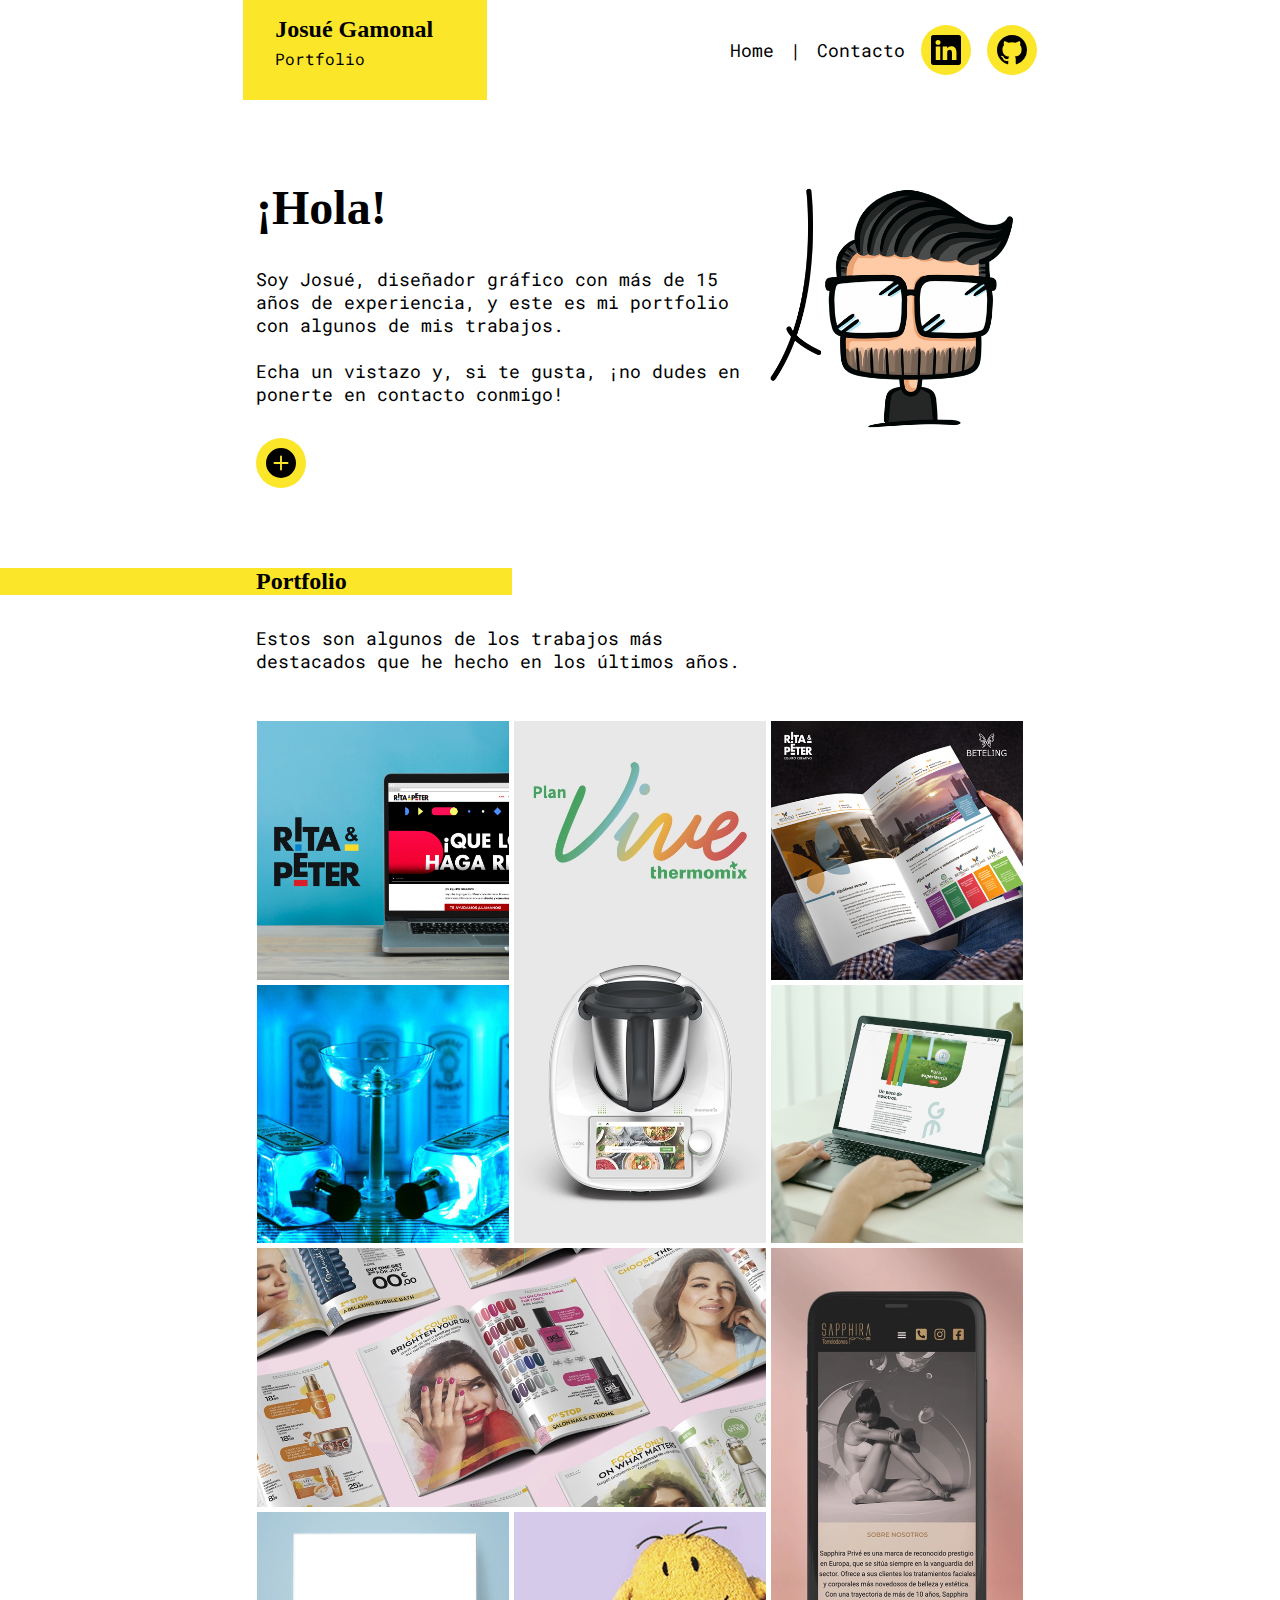
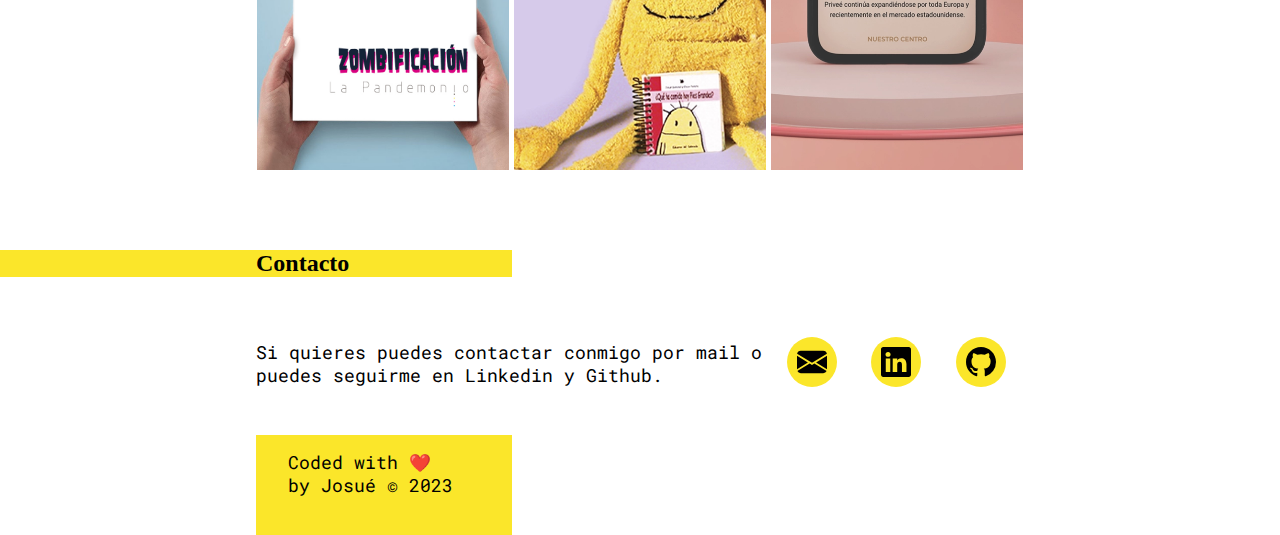
==== commit 8dac16fd: "structure ready" ====
--- a/index.html
+++ b/index.html
@@ -50,12 +50,10 @@
 		<div class="container">
 			<div class="selfie-movil center">
 				<img src="images/selfie-movil.png" alt="Selfie">
-				<!---<img src="botones.jpg" alt=""> --->
 			</div>
 			<div class="main-text">
-				<h1>Sed ut perspiciatis unde omnis iste</h1>
-				<p>Nemo enim ipsam voluptatem quia voluptas sit aspernatur aut odit aut fugit, sed quia consequuntur magni dolores eos qui ratione voluptatem sequi nesciunt. Neque porro quisquam est, qui dolorem ipsum quia dolor sit amet, consectetur, adipisci
-				</p>
+				<h1>¡Hola!</h1>
+				<p>Soy Josué, diseñador gráfico con más de 15 años de experiencia, y este es mi portfolio con algunos de mis trabajos.<br><br>Echa un vistazo y, si te gusta, ¡no dudes en ponerte en contacto conmigo!</p>
 				<div class="icon more" id="boton-mas">
 					<img class="icon-svg" src="images/icons/plus-circle-fill.svg" alt="Linkedin">
 				</div>
@@ -79,13 +77,42 @@
 					</ul>
 					<br>
 					<h3>Skills</h3>
-					<ul>
-						<li>trabajo 1</li>
-						<li>trabajo 2</li>
-						<li>trabajo 3</li>
-						</ul>
-
-				</div>
+					<div class="skills">
+						
+						<div class="icon-skills" title="HTML">
+							<img class="icon-svg" src="images/iconos-color/html-5-svgrepo-com.svg" alt="HTML">
+						</div>
+						<div class="icon-skills" title="CSS">
+							<img class="icon-svg" src="images/iconos-color/css-3-svgrepo-com.svg" alt="CSS">
+						</div>
+						<div class="icon-skills" title="JavaScript">
+							<img class="icon-svg" src="images/iconos-color/js-svgrepo-com.svg" alt="JavaScript">
+						</div>
+						<div class="icon-skills" title="Wordpress">
+							<img class="icon-svg" src="images/iconos-color/icons8-wordpress.svg" alt="Wordpress">
+						</div>
+						<div class="icon-skills" title="Figma">
+							<img class="icon-svg" src="images/iconos-color/icons8-figma.svg" alt="Figma">
+						</div>
+						<div class="icon-skills" title="Photoshop">
+							<img class="icon-svg" src="images/iconos-color/adobe-photoshop-svgrepo-com.svg" alt="Photoshop">
+						</div>
+						<div class="icon-skills" title="Illustrator">
+							<img class="icon-svg" src="images/iconos-color/adobe-illustrator-svgrepo-com.svg" alt="Illustrator">
+						</div>
+						<div class="icon-skills" title="InDesign">
+							<img class="icon-svg" src="images/iconos-color/adobe-indesign-seeklogo.com.svg" alt="InDesign">
+						</div>
+						<div class="icon-skills" title="Blender">
+							<img class="icon-svg" src="images/iconos-color/icons8-blender-3d.svg" alt="Blender">
+						</div>
+						<div class="icon-skills" title="DaVinciResolve">
+							<img class="icon-svg" src="images/iconos-color/icons8-davinci-resolve-144.svg" alt="DaVinci Resolve">
+						</div>
+					</div>
+				</div>
+			</div>
+	
 			</div>
 		</div>
 	</section>
@@ -100,7 +127,7 @@
 
 		<div class="container">
 			<div class="text-portfolio">
-				<p>qui dolorem ipsum quia dolor sit amet, consectetur, adipisci
+				<p>Estos son algunos de los trabajos más destacados que he hecho en los últimos años.</p>
 			</div>
 		</div>
 
@@ -128,7 +155,7 @@
 				<div class="trabajos" id="trab-3"
 					onmouseover="toggleContent(this, true)"
 					onmouseout="toggleContent(this, false)">
-		 			<img class="img-trabajos" src="img-prueba4.jpg" alt="Catálogo Beteling Group">
+		 			<img class="img-trabajos" src="images/beteling/beteling-post.jpg" alt="Catálogo Beteling Group">
 					<img class="img-trabajos image-sus" src="images/imgs-sustitucion/botones3.jpg" alt="Catálogo Beteling Group">
 				</div>
 			</a>
@@ -137,7 +164,7 @@
 				<div class="trabajos" id="trab-4"
 					onmouseover="toggleContent(this, true)"
 					onmouseout="toggleContent(this, false)">
-		 			<img class="img-trabajos" src="img-prueba4.jpg" alt="Diseño Producto">
+		 			<img class="img-trabajos" src="images/producto/bombay.jpg" alt="Diseño Producto">
 					<img class="img-trabajos image-sus" src="images/imgs-sustitucion/botones6.jpg" alt="Diseño Producto">
 				</div>
 			</a>
@@ -199,8 +226,8 @@
 		</div>
 		<div class="container container-contacto">
 			<div class="main-text">
-				<h1>Sed ut perspiciatis unde omnis iste</h1>
-				<p>Neque porro quisquam est, qui dolorem ipsum quia dolor sit amet, consectetur, adipisci
+				<p>Si quieres puedes contactar conmigo por mail o puedes seguirme en Linkedin y Github.
+					
 				</p>
 			</div>
 			<div class="enlaces-contacto">
--- a/style.css
+++ b/style.css
@@ -124,6 +124,7 @@
 	height: 50px;
 	display: flex;
 	justify-content: center;
+
 }
 
 .icon-svg {
@@ -194,7 +195,6 @@
 
 .skills {
 	display: inline-flex;
-	margin-top: 2rem;
 }
 
 .skill-container {
@@ -296,10 +296,11 @@
 }
 
 #projects-pagina{
-	margin-top: 3rem;
+	margin-top: 2rem;
 	width: 100%;
 	display: grid;
 	grid-template-columns: 1fr 1fr 1fr 1fr 1fr;
+	gap: 3px;
 }
 
 #experiencia {
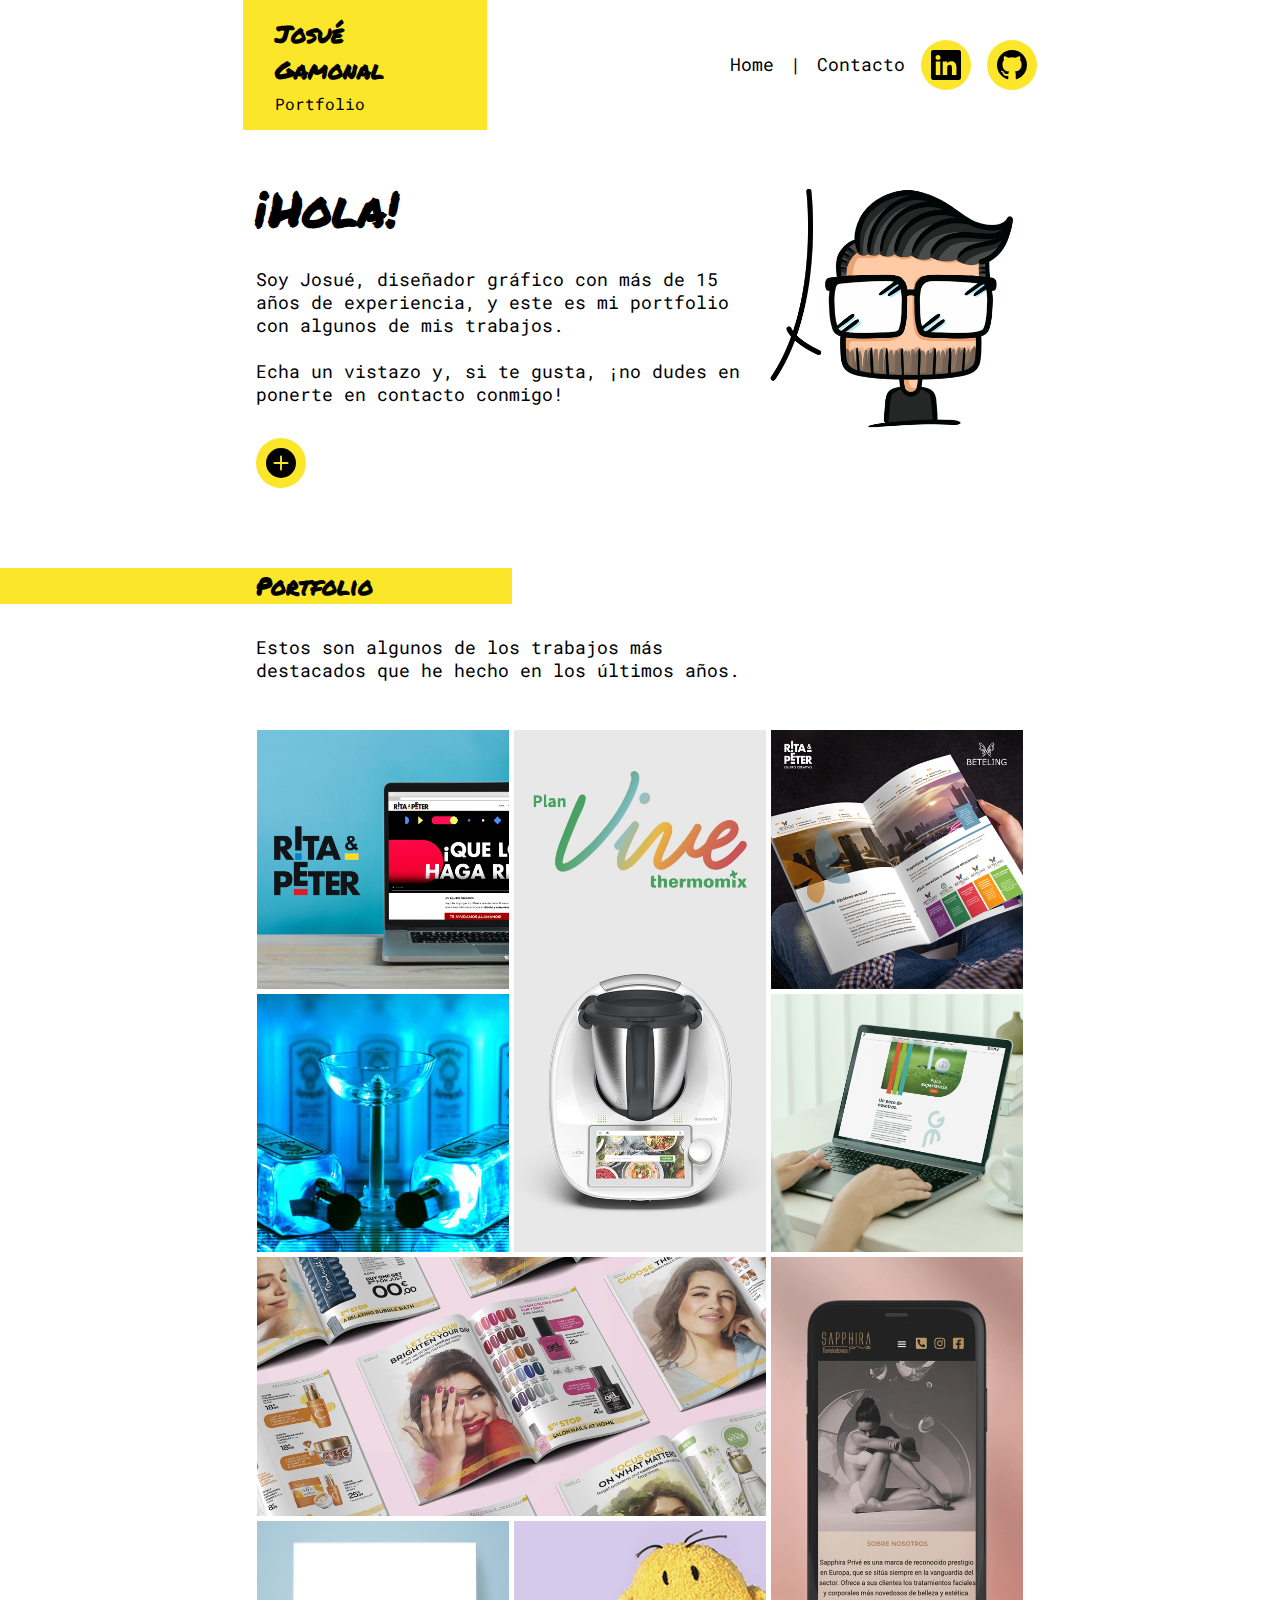
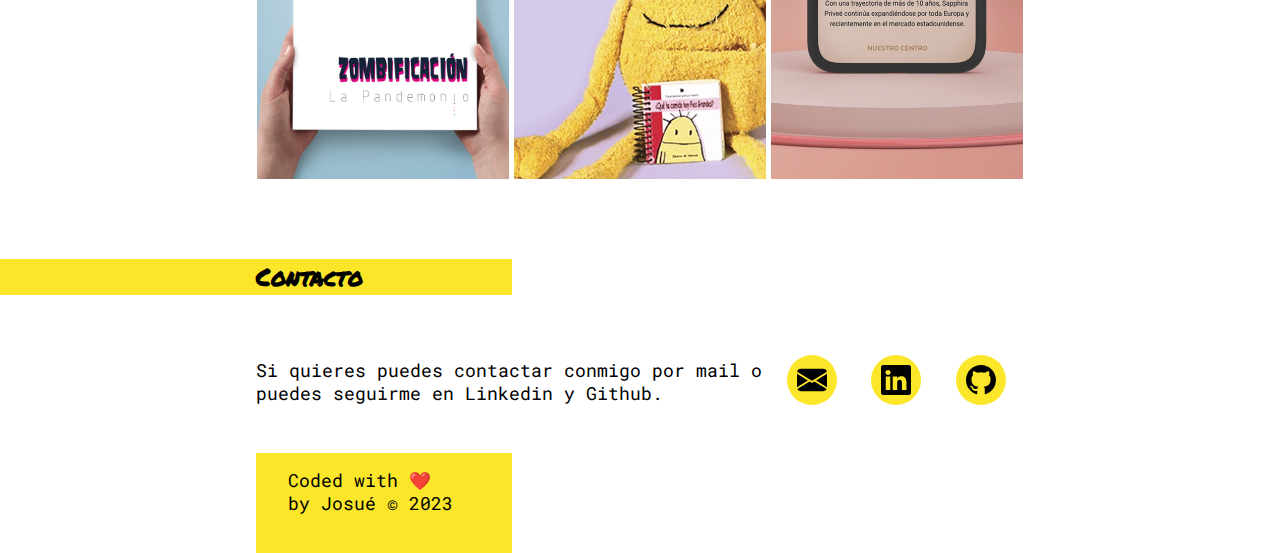
==== commit 5abdd336: "v4" ====
--- a/index.html
+++ b/index.html
@@ -13,13 +13,16 @@
 <body>
 	<nav class="navegacion">
 		<div class="container" id="navbar">
-			<div class="logo">
-				<h3>Josué Gamonal</h3>
-				<p class="subtitle">Portfolio</p>
-			</div>
+			<a href="index.html " class="logo">
+				<div>
+					<h3>Josué Gamonal</h3>
+					<p class="subtitle">Portfolio</p>
+				</div>
+			</a>
+
 			<div class="enlaces">
 				<div class="contacto">
-					<p class="nav-contact">Home</p>
+					<a href="index.html"><p class="nav-contact">Home</p></a>
 				</div>
 				<div class="contacto">
 					<p class="nav-contact-pipe">|</p>
@@ -27,20 +30,16 @@
 				<div class="contacto">
 					<a href="mailto:josue.gamonal@gmail.com"><p class="nav-contact">Contacto</p></a>
 				</div>
-
-				<a href="https://www.linkedin.com/in/josue-gamonal-lopez/" target="_blank">
-					<div class="icon">
-					<img class="icon-svg" src="images/icons/linkedin.svg" alt="Linkedin">
-					</div>
-				</a>
-				<a href="https://github.com/josuegamonal" target="_blank">
-					<div class="icon">
-						<img class="icon-svg" src="images/icons/github.svg" alt="Github">
-					</div>
-				</a>
-			</div>
-			<div class="social">
-
+					<a href="https://www.linkedin.com/in/josue-gamonal-lopez/" target="_blank">
+						<div class="icon">
+							<img class="icon-svg" src="images/icons/linkedin.svg" alt="Linkedin">
+						</div>
+					</a>
+					<a href="https://github.com/josuegamonal" target="_blank">
+						<div class="icon">
+							<img class="icon-svg" src="images/icons/github.svg" alt="Github">
+						</div>
+				</a>
 			</div>
 		</div>
 	</nav>
--- a/style.css
+++ b/style.css
@@ -1,3 +1,23 @@
+@font-face {
+	font-family: "marker";
+	src: url("fonts/PermanentMarker-Regular.ttf");
+	}
+	
+@font-face {
+	font-family: "roboto-mono";
+	src: url("fonts/RobotoMono-Regular.ttf");
+}
+	
+@font-face {
+	font-family: "roboto-mono-bold";
+	src: url("fonts/RobotoMono-Bold.ttf");
+}
+
+		
+		
+			
+
+
 * {
 	padding: 0px;
 	margin: 0px;
@@ -18,13 +38,13 @@
 }
 
 h1 {
-	font-family: 'Permanent Marker', cursive;
+	font-family: 'marker';
 	font-size: 3rem;
 	line-height: 3.5rem;
 }
 
 h3 {
-	font-family: 'Permanent Marker', cursive;
+	font-family: 'marker';
 	font-size: 1.5rem;
 }
 
@@ -33,13 +53,13 @@
 }
 
 p {
-	font-family: 'Roboto Mono', monospace;
+	font-family: 'roboto-mono';
 	font-size: 1.1rem;
 	margin-top: 2rem;
 }
 
 ul {
-	font-family: 'Roboto Mono', monospace;
+	font-family: 'roboto-mono';
 	font-size: 1.1rem;
 	margin-top: 2rem;
 	list-style-type: square;
@@ -152,6 +172,10 @@
 	grid-column: 2/3;
 }
 
+.logo:hover {
+	color: black;
+}
+
 .main-text {
 	grid-column: 2/4;
 }
@@ -205,7 +229,7 @@
 }
 
 .subtitle {
-	font-family: 'Roboto Mono', monospace;
+	font-family: 'roboto-mono';
 	font-size: 1rem;
 	margin-top: 0.3rem;
 }
@@ -300,7 +324,7 @@
 	width: 100%;
 	display: grid;
 	grid-template-columns: 1fr 1fr 1fr 1fr 1fr;
-	gap: 3px;
+	gap: 5px;
 }
 
 #experiencia {
@@ -388,18 +412,18 @@
 	}
 
 	h1 {
-		font-family: 'Permanent Marker', cursive;
+		font-family: 'marker';
 		font-size: 2rem;
 		line-height: 1.7rem;
 	}
 
 	h3 {
-		font-family: 'Permanent Marker', cursive;
+		font-family: 'marker';
 		font-size: 1.5rem;
 	}
 
 	p {
-		font-family: 'Roboto Mono', monospace;
+		font-family: 'roboto-mono';
 		font-size: 0.8rem;
 		margin-top: 2rem;
 	}
@@ -427,7 +451,7 @@
 	#projects{
 		width: 100%;
 		gap: 5px;
-		display: grid;
+		display: flex;
 		flex-direction: column;
 	}
 
@@ -501,18 +525,18 @@
 	}
 
 	h1 {
-		font-family: 'Permanent Marker', cursive;
+		font-family: 'marker';
 		font-size: 2rem;
 		line-height: 1.7rem;
 	}
 
 	h3 {
-		font-family: 'Permanent Marker', cursive;
+		font-family: 'marker';
 		font-size: 1.5rem;
 	}
 
 	p {
-		font-family: 'Roboto Mono', monospace;
+		font-family: 'roboto-mono';
 		font-size: 0.8rem;
 		margin-top: 2rem;
 	}
